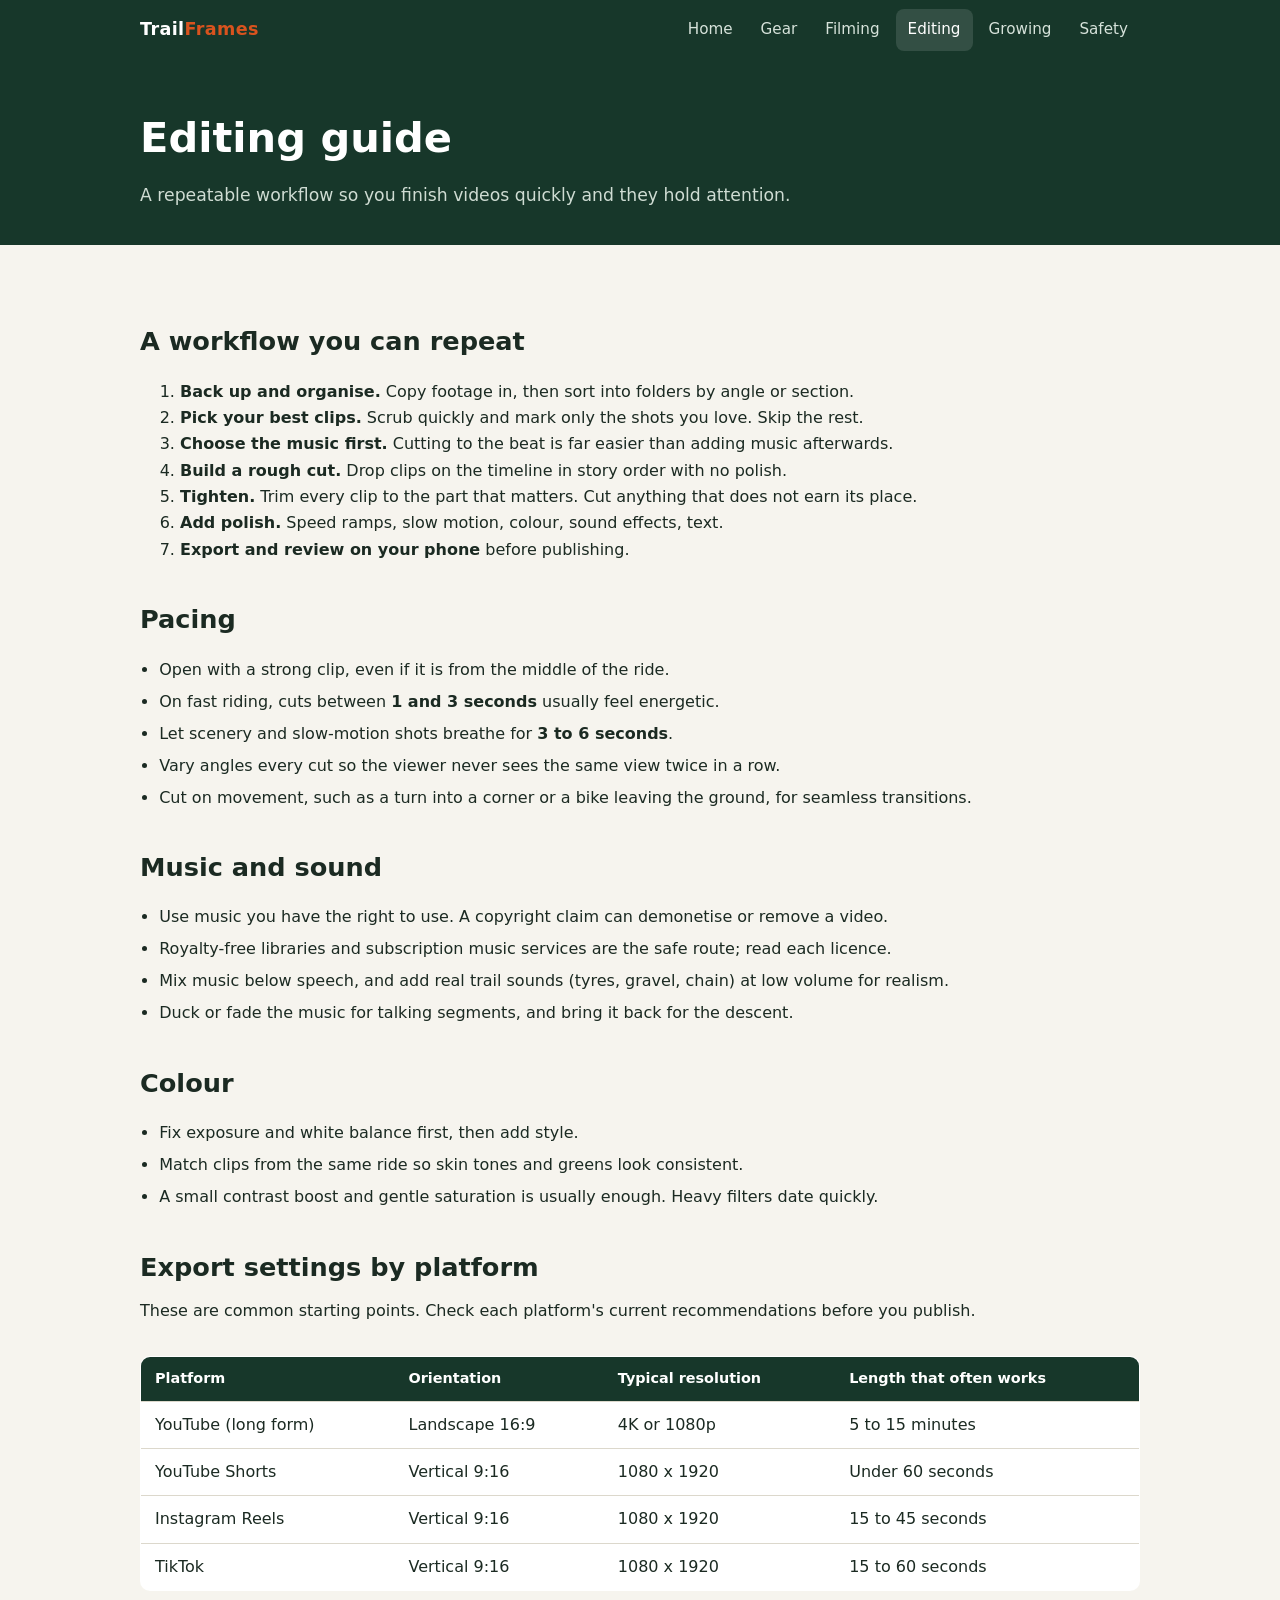
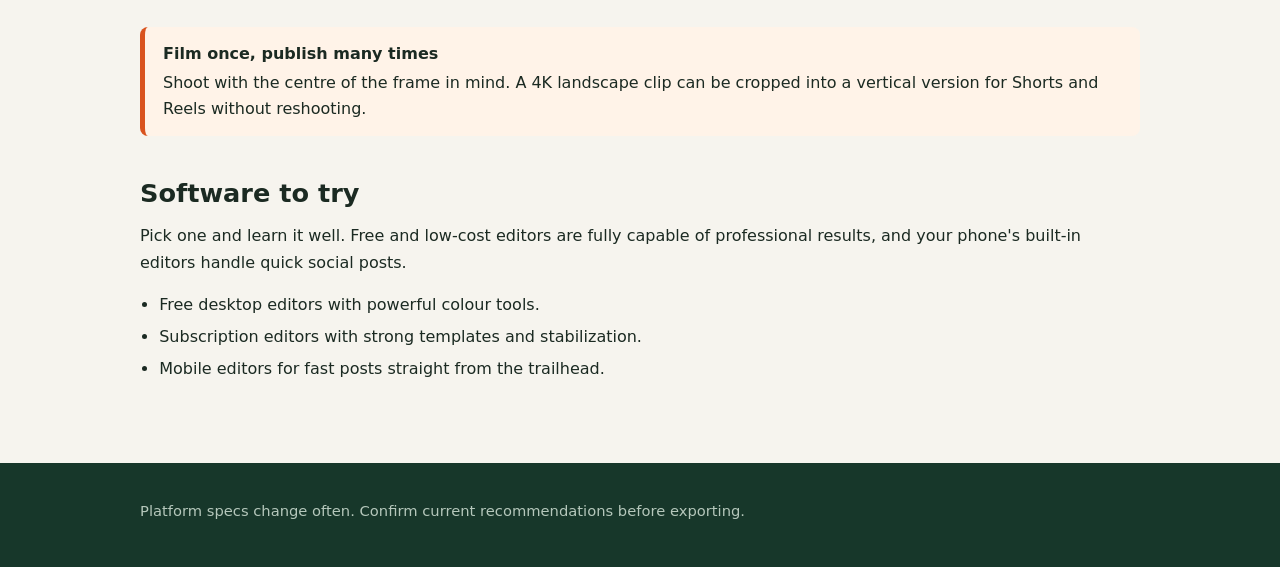
==== editing.html @ 83522c5f "Add mountain bike content creation website Six pages (home, gear, filming, editing, growing, safety)" ====
<!doctype html>
<html lang="en">
<head>
  <meta charset="utf-8">
  <meta name="viewport" content="width=device-width, initial-scale=1">
  <title>Editing Guide | Trail Frames</title>
  <meta name="description" content="A simple editing workflow for mountain bike videos: pacing, music, colour and export settings.">
  <link rel="stylesheet" href="style.css">
</head>
<body>
<header class="site">
  <div class="wrap">
    <a class="brand" href="index.html">Trail<span>Frames</span></a>
    <button class="menu-btn" aria-expanded="false" aria-controls="site-nav">Menu</button>
    <nav id="site-nav" aria-label="Main">
      <ul>
        <li><a href="index.html">Home</a></li>
        <li><a href="gear.html">Gear</a></li>
        <li><a href="filming.html">Filming</a></li>
        <li><a href="editing.html" aria-current="page">Editing</a></li>
        <li><a href="growth.html">Growing</a></li>
        <li><a href="safety.html">Safety</a></li>
      </ul>
    </nav>
  </div>
</header>

<section class="page-head">
  <div class="wrap">
    <h1>Editing guide</h1>
    <p>A repeatable workflow so you finish videos quickly and they hold attention.</p>
  </div>
</section>

<main>
  <div class="wrap">
    <h2>A workflow you can repeat</h2>
    <ol>
      <li><strong>Back up and organise.</strong> Copy footage in, then sort into folders by angle or section.</li>
      <li><strong>Pick your best clips.</strong> Scrub quickly and mark only the shots you love. Skip the rest.</li>
      <li><strong>Choose the music first.</strong> Cutting to the beat is far easier than adding music afterwards.</li>
      <li><strong>Build a rough cut.</strong> Drop clips on the timeline in story order with no polish.</li>
      <li><strong>Tighten.</strong> Trim every clip to the part that matters. Cut anything that does not earn its place.</li>
      <li><strong>Add polish.</strong> Speed ramps, slow motion, colour, sound effects, text.</li>
      <li><strong>Export and review on your phone</strong> before publishing.</li>
    </ol>

    <h2>Pacing</h2>
    <ul class="tips">
      <li>Open with a strong clip, even if it is from the middle of the ride.</li>
      <li>On fast riding, cuts between <strong>1 and 3 seconds</strong> usually feel energetic.</li>
      <li>Let scenery and slow-motion shots breathe for <strong>3 to 6 seconds</strong>.</li>
      <li>Vary angles every cut so the viewer never sees the same view twice in a row.</li>
      <li>Cut on movement, such as a turn into a corner or a bike leaving the ground, for seamless transitions.</li>
    </ul>

    <h2>Music and sound</h2>
    <ul class="tips">
      <li>Use music you have the right to use. A copyright claim can demonetise or remove a video.</li>
      <li>Royalty-free libraries and subscription music services are the safe route; read each licence.</li>
      <li>Mix music below speech, and add real trail sounds (tyres, gravel, chain) at low volume for realism.</li>
      <li>Duck or fade the music for talking segments, and bring it back for the descent.</li>
    </ul>

    <h2>Colour</h2>
    <ul class="tips">
      <li>Fix exposure and white balance first, then add style.</li>
      <li>Match clips from the same ride so skin tones and greens look consistent.</li>
      <li>A small contrast boost and gentle saturation is usually enough. Heavy filters date quickly.</li>
    </ul>

    <h2>Export settings by platform</h2>
    <p>These are common starting points. Check each platform's current recommendations before you publish.</p>
    <div class="table-scroll">
      <table>
        <thead><tr><th>Platform</th><th>Orientation</th><th>Typical resolution</th><th>Length that often works</th></tr></thead>
        <tbody>
          <tr><td>YouTube (long form)</td><td>Landscape 16:9</td><td>4K or 1080p</td><td>5 to 15 minutes</td></tr>
          <tr><td>YouTube Shorts</td><td>Vertical 9:16</td><td>1080 x 1920</td><td>Under 60 seconds</td></tr>
          <tr><td>Instagram Reels</td><td>Vertical 9:16</td><td>1080 x 1920</td><td>15 to 45 seconds</td></tr>
          <tr><td>TikTok</td><td>Vertical 9:16</td><td>1080 x 1920</td><td>15 to 60 seconds</td></tr>
        </tbody>
      </table>
    </div>

    <div class="callout">
      <strong>Film once, publish many times</strong>
      Shoot with the centre of the frame in mind. A 4K landscape clip can be cropped into a vertical version for Shorts and Reels without reshooting.
    </div>

    <h2>Software to try</h2>
    <p>Pick one and learn it well. Free and low-cost editors are fully capable of professional results, and your phone's built-in editors handle quick social posts.</p>
    <ul class="tips">
      <li>Free desktop editors with powerful colour tools.</li>
      <li>Subscription editors with strong templates and stabilization.</li>
      <li>Mobile editors for fast posts straight from the trailhead.</li>
    </ul>
  </div>
</main>

<footer class="site">
  <div class="wrap">
    <p>Platform specs change often. Confirm current recommendations before exporting.</p>
  </div>
</footer>
<script src="script.js"></script>
</body>
</html>
---- style.css ----
:root {
  --bg: #f6f4ee;
  --surface: #ffffff;
  --text: #1b2a22;
  --muted: #5b6b62;
  --accent: #d9531e;
  --accent-ink: #ffffff;
  --forest: #17372a;
  --border: #dcd8cc;
  --callout: #fff3e8;
}
@media (prefers-color-scheme: dark) {
  :root {
    --bg: #0f1a14;
    --surface: #17261d;
    --text: #e8efe9;
    --muted: #9db0a4;
    --accent: #ff7a3d;
    --accent-ink: #1a0e07;
    --forest: #0b130f;
    --border: #284134;
    --callout: #2a1d14;
  }
}
* { box-sizing: border-box; }
html { scroll-behavior: smooth; }
body {
  margin: 0;
  font-family: system-ui, -apple-system, "Segoe UI", Roboto, sans-serif;
  background: var(--bg);
  color: var(--text);
  line-height: 1.65;
}
a { color: var(--accent); }
.wrap { max-width: 1040px; margin: 0 auto; padding: 0 20px; }

/* header / nav */
header.site { background: var(--forest); color: #f1f5f2; position: sticky; top: 0; z-index: 10; }
header.site .wrap { display: flex; align-items: center; justify-content: space-between; min-height: 60px; gap: 12px; }
.brand { font-weight: 800; letter-spacing: .02em; color: #fff; text-decoration: none; font-size: 1.1rem; }
.brand span { color: var(--accent); }
nav ul { list-style: none; margin: 0; padding: 0; display: flex; gap: 4px; flex-wrap: wrap; }
nav a { color: #d6e2da; text-decoration: none; padding: 8px 12px; border-radius: 8px; font-size: .95rem; display: block; }
nav a:hover, nav a[aria-current="page"] { background: rgba(255,255,255,.12); color: #fff; }
.menu-btn { display: none; background: none; border: 1px solid rgba(255,255,255,.4); color: #fff; padding: 8px 12px; border-radius: 8px; font-size: .95rem; cursor: pointer; }
@media (max-width: 760px) {
  .menu-btn { display: block; }
  nav { display: none; position: absolute; top: 60px; left: 0; right: 0; background: var(--forest); padding: 8px 16px 16px; }
  nav.open { display: block; }
  nav ul { flex-direction: column; }
}

/* hero */
.hero { background: linear-gradient(160deg, var(--forest), #2b5a3f); color: #fff; padding: 72px 0 64px; }
.hero h1 { font-size: clamp(2rem, 5vw, 3.2rem); line-height: 1.12; margin: 0 0 14px; max-width: 18ch; }
.hero p { font-size: 1.15rem; max-width: 56ch; color: #dbe7df; margin: 0 0 26px; }
.btn { display: inline-block; background: var(--accent); color: var(--accent-ink); font-weight: 700; padding: 12px 22px; border-radius: 10px; text-decoration: none; }
.btn:hover { filter: brightness(1.08); }
.btn.ghost { background: transparent; color: #fff; border: 2px solid rgba(255,255,255,.5); margin-left: 8px; }

/* page title */
.page-head { background: var(--forest); color: #fff; padding: 44px 0 36px; }
.page-head h1 { margin: 0 0 8px; font-size: clamp(1.8rem, 4vw, 2.6rem); }
.page-head p { margin: 0; color: #cfdcd3; max-width: 62ch; font-size: 1.08rem; }

/* content */
main { padding: 40px 0 64px; }
h2 { font-size: 1.6rem; margin: 2.2rem 0 .6rem; }
h3 { font-size: 1.15rem; margin: 1.4rem 0 .3rem; }
p { margin: .5rem 0 1rem; }
ul.tips { padding-left: 1.2rem; }
ul.tips li { margin: .35rem 0; }

.grid { display: grid; gap: 18px; grid-template-columns: repeat(auto-fill, minmax(280px, 1fr)); margin: 20px 0; }
.card { background: var(--surface); border: 1px solid var(--border); border-radius: 14px; padding: 20px; }
.card h3 { margin-top: 0; }
.card a.more { font-weight: 700; text-decoration: none; }
.tag { display: inline-block; font-size: .75rem; font-weight: 700; text-transform: uppercase; letter-spacing: .06em; color: var(--accent); margin-bottom: 6px; }

.callout { background: var(--callout); border-left: 5px solid var(--accent); border-radius: 8px; padding: 14px 18px; margin: 20px 0; }
.callout strong:first-child { display: block; margin-bottom: 2px; }

table { width: 100%; border-collapse: collapse; background: var(--surface); border: 1px solid var(--border); border-radius: 10px; overflow: hidden; margin: 16px 0; }
th, td { text-align: left; padding: 10px 14px; border-bottom: 1px solid var(--border); vertical-align: top; }
th { background: var(--forest); color: #fff; font-size: .9rem; }
tr:last-child td { border-bottom: 0; }
.table-scroll { overflow-x: auto; }

/* checklist */
.checklist { list-style: none; padding: 0; }
.checklist li { margin: 6px 0; }
.checklist label { display: flex; gap: 10px; align-items: flex-start; background: var(--surface); border: 1px solid var(--border); padding: 10px 14px; border-radius: 10px; cursor: pointer; }
.checklist input { margin-top: 5px; accent-color: var(--accent); }
.checklist input:checked + span { text-decoration: line-through; color: var(--muted); }
.progress { font-weight: 700; color: var(--muted); }

footer.site { background: var(--forest); color: #b5c7bb; padding: 28px 0; font-size: .92rem; }
footer.site a { color: #e5eee8; }
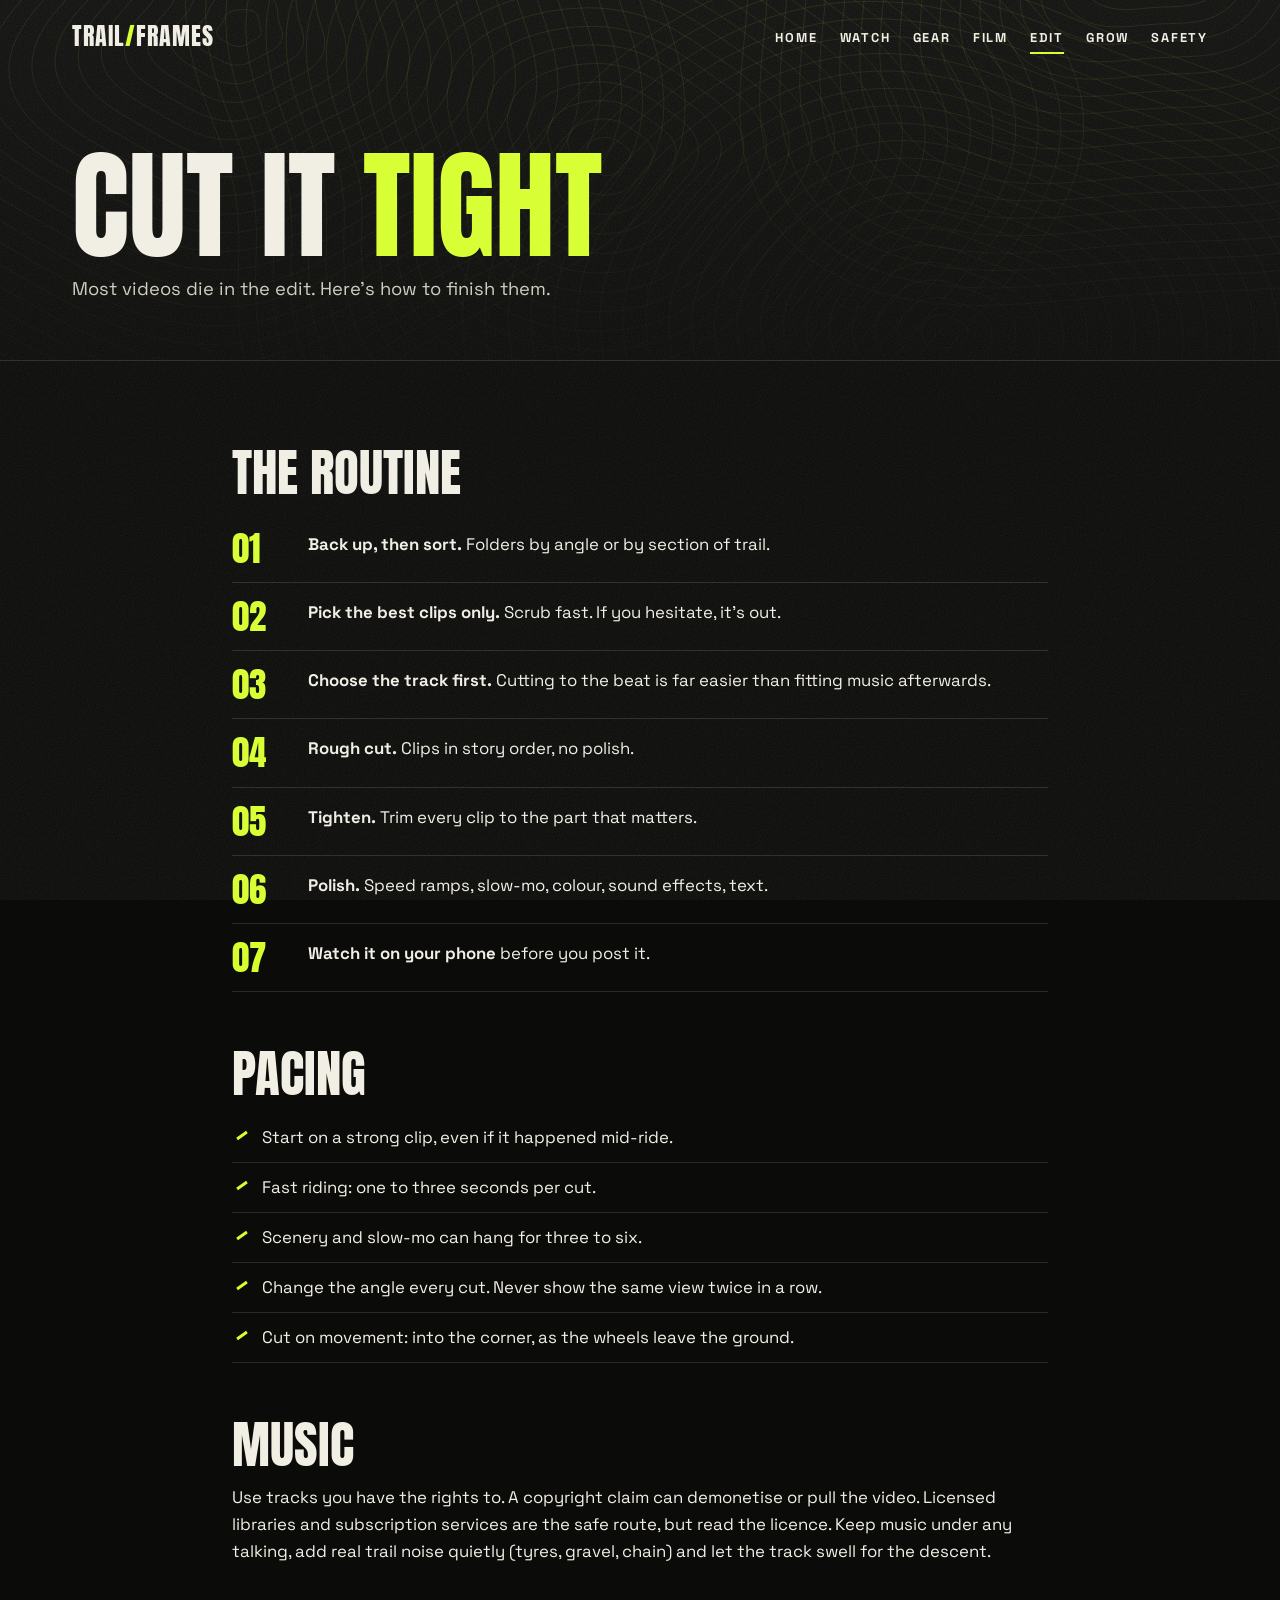
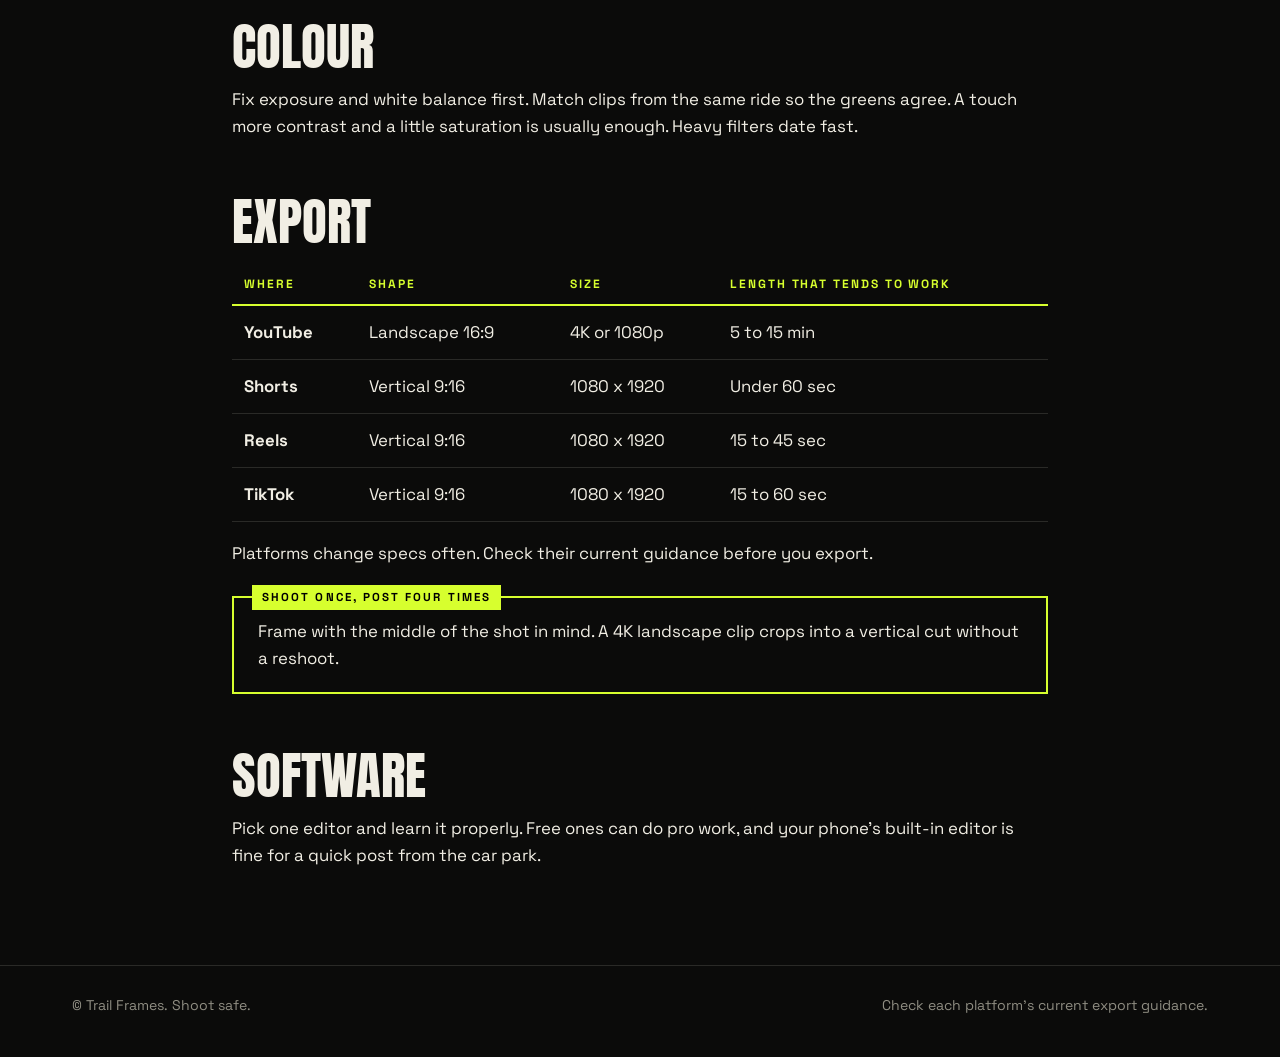
==== commit 6b54a4bf: "Redesign: dark edgy look, video and photo slots, sharper copy Adds Watch page, hero video loop, phot" ====
--- a/editing.html
+++ b/editing.html
@@ -3,106 +3,94 @@
 <head>
   <meta charset="utf-8">
   <meta name="viewport" content="width=device-width, initial-scale=1">
-  <title>Editing Guide | Trail Frames</title>
-  <meta name="description" content="A simple editing workflow for mountain bike videos: pacing, music, colour and export settings.">
+  <title>Edit | Trail Frames</title>
+  <meta name="description" content="A fast editing workflow for mountain bike videos: pacing, music, colour and export settings.">
+  <link rel="preconnect" href="https://fonts.googleapis.com">
+  <link rel="preconnect" href="https://fonts.gstatic.com" crossorigin>
+  <link href="https://fonts.googleapis.com/css2?family=Anton&family=Space+Grotesk:wght@400;500;700&display=swap" rel="stylesheet">
   <link rel="stylesheet" href="style.css">
 </head>
 <body>
 <header class="site">
   <div class="wrap">
-    <a class="brand" href="index.html">Trail<span>Frames</span></a>
+    <a class="brand" href="index.html">Trail<i>/</i>Frames</a>
     <button class="menu-btn" aria-expanded="false" aria-controls="site-nav">Menu</button>
     <nav id="site-nav" aria-label="Main">
       <ul>
         <li><a href="index.html">Home</a></li>
+        <li><a href="watch.html">Watch</a></li>
         <li><a href="gear.html">Gear</a></li>
-        <li><a href="filming.html">Filming</a></li>
-        <li><a href="editing.html" aria-current="page">Editing</a></li>
-        <li><a href="growth.html">Growing</a></li>
+        <li><a href="filming.html">Film</a></li>
+        <li><a href="editing.html" aria-current="page">Edit</a></li>
+        <li><a href="growth.html">Grow</a></li>
         <li><a href="safety.html">Safety</a></li>
       </ul>
     </nav>
   </div>
 </header>
 
-<section class="page-head">
+<section class="page-head" style="background-image:url(media/banners/editing.jpg),url(topo.svg)">
   <div class="wrap">
-    <h1>Editing guide</h1>
-    <p>A repeatable workflow so you finish videos quickly and they hold attention.</p>
+    <h1>Cut it <em>tight</em></h1>
+    <p>Most videos die in the edit. Here's how to finish them.</p>
   </div>
 </section>
 
-<main>
+<main class="inner">
   <div class="wrap">
-    <h2>A workflow you can repeat</h2>
-    <ol>
-      <li><strong>Back up and organise.</strong> Copy footage in, then sort into folders by angle or section.</li>
-      <li><strong>Pick your best clips.</strong> Scrub quickly and mark only the shots you love. Skip the rest.</li>
-      <li><strong>Choose the music first.</strong> Cutting to the beat is far easier than adding music afterwards.</li>
-      <li><strong>Build a rough cut.</strong> Drop clips on the timeline in story order with no polish.</li>
-      <li><strong>Tighten.</strong> Trim every clip to the part that matters. Cut anything that does not earn its place.</li>
-      <li><strong>Add polish.</strong> Speed ramps, slow motion, colour, sound effects, text.</li>
-      <li><strong>Export and review on your phone</strong> before publishing.</li>
+    <h2>The routine</h2>
+    <ol class="steps">
+      <li><div><strong>Back up, then sort.</strong> Folders by angle or by section of trail.</div></li>
+      <li><div><strong>Pick the best clips only.</strong> Scrub fast. If you hesitate, it's out.</div></li>
+      <li><div><strong>Choose the track first.</strong> Cutting to the beat is far easier than fitting music afterwards.</div></li>
+      <li><div><strong>Rough cut.</strong> Clips in story order, no polish.</div></li>
+      <li><div><strong>Tighten.</strong> Trim every clip to the part that matters.</div></li>
+      <li><div><strong>Polish.</strong> Speed ramps, slow-mo, colour, sound effects, text.</div></li>
+      <li><div><strong>Watch it on your phone</strong> before you post it.</div></li>
     </ol>
 
     <h2>Pacing</h2>
     <ul class="tips">
-      <li>Open with a strong clip, even if it is from the middle of the ride.</li>
-      <li>On fast riding, cuts between <strong>1 and 3 seconds</strong> usually feel energetic.</li>
-      <li>Let scenery and slow-motion shots breathe for <strong>3 to 6 seconds</strong>.</li>
-      <li>Vary angles every cut so the viewer never sees the same view twice in a row.</li>
-      <li>Cut on movement, such as a turn into a corner or a bike leaving the ground, for seamless transitions.</li>
+      <li>Start on a strong clip, even if it happened mid-ride.</li>
+      <li>Fast riding: one to three seconds per cut.</li>
+      <li>Scenery and slow-mo can hang for three to six.</li>
+      <li>Change the angle every cut. Never show the same view twice in a row.</li>
+      <li>Cut on movement: into the corner, as the wheels leave the ground.</li>
     </ul>
 
-    <h2>Music and sound</h2>
-    <ul class="tips">
-      <li>Use music you have the right to use. A copyright claim can demonetise or remove a video.</li>
-      <li>Royalty-free libraries and subscription music services are the safe route; read each licence.</li>
-      <li>Mix music below speech, and add real trail sounds (tyres, gravel, chain) at low volume for realism.</li>
-      <li>Duck or fade the music for talking segments, and bring it back for the descent.</li>
-    </ul>
+    <h2>Music</h2>
+    <p>Use tracks you have the rights to. A copyright claim can demonetise or pull the video. Licensed libraries and subscription services are the safe route, but read the licence. Keep music under any talking, add real trail noise quietly (tyres, gravel, chain) and let the track swell for the descent.</p>
 
     <h2>Colour</h2>
-    <ul class="tips">
-      <li>Fix exposure and white balance first, then add style.</li>
-      <li>Match clips from the same ride so skin tones and greens look consistent.</li>
-      <li>A small contrast boost and gentle saturation is usually enough. Heavy filters date quickly.</li>
-    </ul>
+    <p>Fix exposure and white balance first. Match clips from the same ride so the greens agree. A touch more contrast and a little saturation is usually enough. Heavy filters date fast.</p>
 
-    <h2>Export settings by platform</h2>
-    <p>These are common starting points. Check each platform's current recommendations before you publish.</p>
+    <h2>Export</h2>
     <div class="table-scroll">
       <table>
-        <thead><tr><th>Platform</th><th>Orientation</th><th>Typical resolution</th><th>Length that often works</th></tr></thead>
+        <thead><tr><th>Where</th><th>Shape</th><th>Size</th><th>Length that tends to work</th></tr></thead>
         <tbody>
-          <tr><td>YouTube (long form)</td><td>Landscape 16:9</td><td>4K or 1080p</td><td>5 to 15 minutes</td></tr>
-          <tr><td>YouTube Shorts</td><td>Vertical 9:16</td><td>1080 x 1920</td><td>Under 60 seconds</td></tr>
-          <tr><td>Instagram Reels</td><td>Vertical 9:16</td><td>1080 x 1920</td><td>15 to 45 seconds</td></tr>
-          <tr><td>TikTok</td><td>Vertical 9:16</td><td>1080 x 1920</td><td>15 to 60 seconds</td></tr>
+          <tr><td>YouTube</td><td>Landscape 16:9</td><td>4K or 1080p</td><td>5 to 15 min</td></tr>
+          <tr><td>Shorts</td><td>Vertical 9:16</td><td>1080 x 1920</td><td>Under 60 sec</td></tr>
+          <tr><td>Reels</td><td>Vertical 9:16</td><td>1080 x 1920</td><td>15 to 45 sec</td></tr>
+          <tr><td>TikTok</td><td>Vertical 9:16</td><td>1080 x 1920</td><td>15 to 60 sec</td></tr>
         </tbody>
       </table>
     </div>
+    <p>Platforms change specs often. Check their current guidance before you export.</p>
+    <div class="tape"><b>Shoot once, post four times</b><p>Frame with the middle of the shot in mind. A 4K landscape clip crops into a vertical cut without a reshoot.</p></div>
 
-    <div class="callout">
-      <strong>Film once, publish many times</strong>
-      Shoot with the centre of the frame in mind. A 4K landscape clip can be cropped into a vertical version for Shorts and Reels without reshooting.
-    </div>
-
-    <h2>Software to try</h2>
-    <p>Pick one and learn it well. Free and low-cost editors are fully capable of professional results, and your phone's built-in editors handle quick social posts.</p>
-    <ul class="tips">
-      <li>Free desktop editors with powerful colour tools.</li>
-      <li>Subscription editors with strong templates and stabilization.</li>
-      <li>Mobile editors for fast posts straight from the trailhead.</li>
-    </ul>
+    <h2>Software</h2>
+    <p>Pick one editor and learn it properly. Free ones can do pro work, and your phone's built-in editor is fine for a quick post from the car park.</p>
   </div>
 </main>
 
 <footer class="site">
   <div class="wrap">
-    <p>Platform specs change often. Confirm current recommendations before exporting.</p>
+    <span>&copy; Trail Frames. Shoot safe.</span>
+    <span>Check each platform's current export guidance.</span>
   </div>
 </footer>
+<script src="media.js"></script>
 <script src="script.js"></script>
 </body>
 </html>
--- a/style.css
+++ b/style.css
@@ -1,98 +1,157 @@
 :root {
-  --bg: #f6f4ee;
-  --surface: #ffffff;
-  --text: #1b2a22;
-  --muted: #5b6b62;
-  --accent: #d9531e;
-  --accent-ink: #ffffff;
-  --forest: #17372a;
-  --border: #dcd8cc;
-  --callout: #fff3e8;
-}
-@media (prefers-color-scheme: dark) {
-  :root {
-    --bg: #0f1a14;
-    --surface: #17261d;
-    --text: #e8efe9;
-    --muted: #9db0a4;
-    --accent: #ff7a3d;
-    --accent-ink: #1a0e07;
-    --forest: #0b130f;
-    --border: #284134;
-    --callout: #2a1d14;
-  }
+  --bg: #0b0b0a;
+  --bg2: #141413;
+  --ink: #f1eee4;
+  --mute: #8f8d82;
+  --acid: #d7ff2e;
+  --line: #2a2a27;
+  --display: "Anton", Impact, "Arial Narrow Bold", sans-serif;
+  --body: "Space Grotesk", system-ui, -apple-system, "Segoe UI", sans-serif;
+  color-scheme: dark;
 }
 * { box-sizing: border-box; }
 html { scroll-behavior: smooth; }
 body {
   margin: 0;
-  font-family: system-ui, -apple-system, "Segoe UI", Roboto, sans-serif;
   background: var(--bg);
-  color: var(--text);
-  line-height: 1.65;
+  color: var(--ink);
+  font-family: var(--body);
+  font-size: 1.05rem;
+  line-height: 1.6;
+  -webkit-font-smoothing: antialiased;
 }
-a { color: var(--accent); }
-.wrap { max-width: 1040px; margin: 0 auto; padding: 0 20px; }
+/* film grain */
+body::before {
+  content: "";
+  position: fixed; inset: 0; z-index: 100; pointer-events: none; opacity: .09;
+  background-image: url("data:image/svg+xml;utf8,<svg xmlns='http://www.w3.org/2000/svg' width='220' height='220'><filter id='n'><feTurbulence type='fractalNoise' baseFrequency='.9' numOctaves='2' stitchTiles='stitch'/><feColorMatrix values='0 0 0 0 1  0 0 0 0 1  0 0 0 0 1  0 0 0 .8 0'/></filter><rect width='100%' height='100%' filter='url(%23n)'/></svg>");
+}
+a { color: inherit; }
+img, video { max-width: 100%; display: block; }
+.wrap { max-width: 1180px; margin: 0 auto; padding: 0 22px; }
 
-/* header / nav */
-header.site { background: var(--forest); color: #f1f5f2; position: sticky; top: 0; z-index: 10; }
-header.site .wrap { display: flex; align-items: center; justify-content: space-between; min-height: 60px; gap: 12px; }
-.brand { font-weight: 800; letter-spacing: .02em; color: #fff; text-decoration: none; font-size: 1.1rem; }
-.brand span { color: var(--accent); }
-nav ul { list-style: none; margin: 0; padding: 0; display: flex; gap: 4px; flex-wrap: wrap; }
-nav a { color: #d6e2da; text-decoration: none; padding: 8px 12px; border-radius: 8px; font-size: .95rem; display: block; }
-nav a:hover, nav a[aria-current="page"] { background: rgba(255,255,255,.12); color: #fff; }
-.menu-btn { display: none; background: none; border: 1px solid rgba(255,255,255,.4); color: #fff; padding: 8px 12px; border-radius: 8px; font-size: .95rem; cursor: pointer; }
-@media (max-width: 760px) {
+/* header */
+header.site { position: absolute; top: 0; left: 0; right: 0; z-index: 20; }
+header.site .wrap { display: flex; align-items: center; justify-content: space-between; height: 72px; }
+.brand { font-family: var(--display); font-size: 1.5rem; letter-spacing: .04em; text-decoration: none; text-transform: uppercase; }
+.brand i { color: var(--acid); font-style: normal; }
+nav ul { list-style: none; display: flex; gap: 22px; margin: 0; padding: 0; }
+nav a { text-decoration: none; text-transform: uppercase; font-size: .8rem; font-weight: 700; letter-spacing: .14em; padding: 6px 0; border-bottom: 2px solid transparent; }
+nav a:hover, nav a[aria-current="page"] { border-color: var(--acid); }
+.menu-btn { display: none; background: var(--acid); color: #000; border: 0; font: 700 .8rem var(--body); letter-spacing: .12em; text-transform: uppercase; padding: 9px 14px; cursor: pointer; }
+@media (max-width: 860px) {
   .menu-btn { display: block; }
-  nav { display: none; position: absolute; top: 60px; left: 0; right: 0; background: var(--forest); padding: 8px 16px 16px; }
+  nav { display: none; position: absolute; top: 72px; left: 0; right: 0; background: var(--bg); border-top: 1px solid var(--line); padding: 8px 22px 20px; }
   nav.open { display: block; }
-  nav ul { flex-direction: column; }
+  nav ul { flex-direction: column; gap: 4px; }
+  nav a { display: block; padding: 12px 0; font-size: .95rem; }
 }
 
 /* hero */
-.hero { background: linear-gradient(160deg, var(--forest), #2b5a3f); color: #fff; padding: 72px 0 64px; }
-.hero h1 { font-size: clamp(2rem, 5vw, 3.2rem); line-height: 1.12; margin: 0 0 14px; max-width: 18ch; }
-.hero p { font-size: 1.15rem; max-width: 56ch; color: #dbe7df; margin: 0 0 26px; }
-.btn { display: inline-block; background: var(--accent); color: var(--accent-ink); font-weight: 700; padding: 12px 22px; border-radius: 10px; text-decoration: none; }
-.btn:hover { filter: brightness(1.08); }
-.btn.ghost { background: transparent; color: #fff; border: 2px solid rgba(255,255,255,.5); margin-left: 8px; }
+.hero { position: relative; min-height: 94vh; display: flex; align-items: flex-end; overflow: hidden; background: var(--bg) url("topo.svg") center/cover; }
+.hero video { position: absolute; inset: 0; width: 100%; height: 100%; object-fit: cover; }
+.hero::after { content: ""; position: absolute; inset: 0; background: linear-gradient(to top, var(--bg) 4%, rgba(11,11,10,.55) 45%, rgba(11,11,10,.25)); }
+.hero .wrap { position: relative; z-index: 2; padding-bottom: 64px; padding-top: 120px; width: 100%; }
+.hero h1, .big { font-family: var(--display); font-weight: 400; text-transform: uppercase; line-height: .9; margin: 0; letter-spacing: .005em; }
+.hero h1 { font-size: clamp(3.4rem, 13vw, 11rem); max-width: 11ch; }
+.hero h1 em, .big em { font-style: normal; color: var(--acid); }
+.hero h1 .out { -webkit-text-stroke: 2px var(--ink); color: transparent; }
+.hero p { max-width: 46ch; font-size: 1.15rem; color: #d8d5c8; margin: 22px 0 28px; }
+.btn { display: inline-block; text-decoration: none; text-transform: uppercase; font-weight: 700; letter-spacing: .12em; font-size: .85rem; padding: 15px 26px; background: var(--acid); color: #000; border: 2px solid var(--acid); }
+.btn:hover { background: transparent; color: var(--acid); }
+.btn.alt { background: transparent; color: var(--ink); border-color: var(--ink); margin-left: 10px; }
+.btn.alt:hover { border-color: var(--acid); color: var(--acid); }
 
-/* page title */
-.page-head { background: var(--forest); color: #fff; padding: 44px 0 36px; }
-.page-head h1 { margin: 0 0 8px; font-size: clamp(1.8rem, 4vw, 2.6rem); }
-.page-head p { margin: 0; color: #cfdcd3; max-width: 62ch; font-size: 1.08rem; }
+/* inner page head */
+.page-head { position: relative; padding: 150px 0 56px; background: var(--bg2) url("topo.svg") center/cover; border-bottom: 1px solid var(--line); overflow: hidden; }
+.page-head { background-size: cover, cover; }
+.page-head::before { content: ""; position: absolute; inset: 0; z-index: 1; background: linear-gradient(to top, rgba(11,11,10,.9), rgba(11,11,10,.35)); }
+.page-head .wrap { position: relative; z-index: 2; }
+.page-head h1 { font-family: var(--display); font-weight: 400; text-transform: uppercase; font-size: clamp(3rem, 10vw, 7.5rem); line-height: .92; margin: 0 0 14px; }
+.page-head h1 em { font-style: normal; color: var(--acid); }
+.page-head p { max-width: 52ch; font-size: 1.15rem; color: #cfccbf; margin: 0; }
 
-/* content */
-main { padding: 40px 0 64px; }
-h2 { font-size: 1.6rem; margin: 2.2rem 0 .6rem; }
-h3 { font-size: 1.15rem; margin: 1.4rem 0 .3rem; }
+/* marquee */
+.strip { background: var(--acid); color: #000; overflow: hidden; white-space: nowrap; border-block: 2px solid #000; transform: rotate(-1deg); margin: 28px -10px; }
+.strip div { display: inline-block; padding: 12px 0; font-family: var(--display); font-size: 1.5rem; letter-spacing: .06em; text-transform: uppercase; animation: slide 28s linear infinite; }
+.strip span { margin: 0 22px; }
+@keyframes slide { to { transform: translateX(-50%); } }
+@media (prefers-reduced-motion: reduce) { .strip div { animation: none; } html { scroll-behavior: auto; } }
+
+/* sections */
+section.block { padding: 70px 0; }
+.label { font-size: .78rem; font-weight: 700; letter-spacing: .22em; text-transform: uppercase; color: var(--acid); margin: 0 0 12px; display: block; }
+.big { font-size: clamp(2.4rem, 7vw, 5rem); margin-bottom: 24px; }
+h2 { font-family: var(--display); font-weight: 400; text-transform: uppercase; font-size: clamp(2rem, 5vw, 3.2rem); line-height: 1; margin: 56px 0 14px; }
+h3 { font-size: 1.15rem; margin: 26px 0 4px; text-transform: uppercase; letter-spacing: .04em; }
 p { margin: .5rem 0 1rem; }
-ul.tips { padding-left: 1.2rem; }
-ul.tips li { margin: .35rem 0; }
+.lede { font-size: 1.25rem; max-width: 60ch; color: #d8d5c8; }
+main.inner { padding: 30px 0 80px; }
+main.inner .wrap { max-width: 860px; }
+ul.tips { list-style: none; padding: 0; margin: 14px 0; }
+ul.tips li { position: relative; padding: 11px 0 11px 30px; border-bottom: 1px solid var(--line); }
+ul.tips li::before { content: ""; position: absolute; left: 4px; top: 21px; width: 12px; height: 3px; background: var(--acid); transform: rotate(-35deg); }
+ol.steps { counter-reset: s; list-style: none; padding: 0; }
+ol.steps li { counter-increment: s; display: grid; grid-template-columns: 70px 1fr; gap: 6px; padding: 16px 0; border-bottom: 1px solid var(--line); }
+ol.steps li::before { content: counter(s, decimal-leading-zero); font-family: var(--display); font-size: 2.2rem; color: var(--acid); line-height: 1; }
 
-.grid { display: grid; gap: 18px; grid-template-columns: repeat(auto-fill, minmax(280px, 1fr)); margin: 20px 0; }
-.card { background: var(--surface); border: 1px solid var(--border); border-radius: 14px; padding: 20px; }
-.card h3 { margin-top: 0; }
-.card a.more { font-weight: 700; text-decoration: none; }
-.tag { display: inline-block; font-size: .75rem; font-weight: 700; text-transform: uppercase; letter-spacing: .06em; color: var(--accent); margin-bottom: 6px; }
+/* index list rows */
+.rows { border-top: 1px solid var(--line); }
+.rows a { display: grid; grid-template-columns: 70px 1fr 40px; align-items: center; gap: 14px; padding: 26px 4px; border-bottom: 1px solid var(--line); text-decoration: none; transition: background .2s, padding .2s; }
+.rows a:hover { background: var(--acid); color: #000; padding-left: 18px; }
+.rows .n { font-family: var(--display); font-size: 1.6rem; color: var(--acid); }
+.rows a:hover .n { color: #000; }
+.rows .t { font-family: var(--display); font-size: clamp(1.8rem, 5vw, 3.2rem); text-transform: uppercase; line-height: 1; }
+.rows .d { display: block; font-family: var(--body); font-size: .98rem; text-transform: none; margin-top: 6px; opacity: .8; }
+.rows .arr { font-size: 1.6rem; text-align: right; }
 
-.callout { background: var(--callout); border-left: 5px solid var(--accent); border-radius: 8px; padding: 14px 18px; margin: 20px 0; }
-.callout strong:first-child { display: block; margin-bottom: 2px; }
+/* callout */
+.tape { border: 2px solid var(--acid); padding: 20px 24px; margin: 30px 0; position: relative; }
+.tape b { position: absolute; top: -13px; left: 18px; background: var(--acid); color: #000; font-size: .72rem; letter-spacing: .18em; text-transform: uppercase; padding: 3px 10px; }
+.tape p { margin: 0; }
 
-table { width: 100%; border-collapse: collapse; background: var(--surface); border: 1px solid var(--border); border-radius: 10px; overflow: hidden; margin: 16px 0; }
-th, td { text-align: left; padding: 10px 14px; border-bottom: 1px solid var(--border); vertical-align: top; }
-th { background: var(--forest); color: #fff; font-size: .9rem; }
-tr:last-child td { border-bottom: 0; }
-.table-scroll { overflow-x: auto; }
+/* tables */
+.table-scroll { overflow-x: auto; margin: 18px 0; }
+table { width: 100%; border-collapse: collapse; min-width: 560px; }
+th { text-align: left; font-size: .75rem; text-transform: uppercase; letter-spacing: .16em; color: var(--acid); padding: 10px 12px; border-bottom: 2px solid var(--acid); }
+td { padding: 13px 12px; border-bottom: 1px solid var(--line); vertical-align: top; }
+td:first-child { font-weight: 700; }
+
+/* media: photos */
+.gallery { columns: 3 260px; column-gap: 10px; }
+.gallery figure { margin: 0 0 10px; break-inside: avoid; position: relative; overflow: hidden; background: var(--bg2); }
+.gallery img { width: 100%; height: auto; filter: grayscale(.85) contrast(1.08); transition: filter .35s, transform .5s; }
+.gallery figure:hover img { filter: none; transform: scale(1.04); }
+.gallery figcaption { position: absolute; left: 0; bottom: 0; background: var(--acid); color: #000; font-size: .75rem; font-weight: 700; letter-spacing: .1em; text-transform: uppercase; padding: 5px 10px; }
+.slot { aspect-ratio: 4 / 5; display: grid; place-items: center; text-align: center; padding: 18px; color: var(--mute); font-size: .78rem; letter-spacing: .1em; text-transform: uppercase; background: repeating-linear-gradient(-45deg, #141413 0 14px, #1b1b19 14px 28px); border: 1px dashed #3a3a35; }
+.slot.wide { aspect-ratio: 16 / 9; }
+.slot code { display: block; margin-top: 6px; color: var(--acid); text-transform: none; letter-spacing: 0; font-size: .82rem; }
+.strip-photos { display: grid; grid-template-columns: repeat(6, 1fr); gap: 8px; }
+.strip-photos figure { margin: 0; overflow: hidden; aspect-ratio: 3 / 4; background: var(--bg2); }
+.strip-photos img { width: 100%; height: 100%; object-fit: cover; filter: grayscale(.85) contrast(1.08); transition: filter .35s; }
+.strip-photos figure:hover img { filter: none; }
+.strip-photos .slot { aspect-ratio: auto; height: 100%; }
+@media (max-width: 860px) { .strip-photos { grid-template-columns: repeat(3, 1fr); } }
+
+/* media: video */
+.reel { display: grid; grid-template-columns: repeat(auto-fill, minmax(300px, 1fr)); gap: 14px; }
+.vid { position: relative; aspect-ratio: 16 / 9; background: #000; overflow: hidden; }
+.vid video, .vid iframe, .vid button { position: absolute; inset: 0; width: 100%; height: 100%; border: 0; }
+.vid button { padding: 0; background: #000 center/cover no-repeat; cursor: pointer; border: 0; }
+.vid button::after { content: ""; position: absolute; left: 50%; top: 50%; width: 74px; height: 74px; margin: -37px 0 0 -37px; background: var(--acid); clip-path: circle(50%); }
+.vid button::before { content: ""; position: absolute; z-index: 2; left: 50%; top: 50%; margin: -13px 0 0 -8px; border-style: solid; border-width: 13px 0 13px 22px; border-color: transparent transparent transparent #000; }
+.vid .vt { position: absolute; left: 0; bottom: 0; z-index: 3; background: #000; color: var(--ink); font-size: .78rem; letter-spacing: .1em; text-transform: uppercase; padding: 6px 12px; pointer-events: none; }
+
+/* cta + footer */
+.cta { padding: 90px 0; text-align: left; border-top: 1px solid var(--line); background: var(--bg2) url("topo.svg") center/cover; }
+footer.site { border-top: 1px solid var(--line); padding: 28px 0 40px; color: var(--mute); font-size: .88rem; }
+footer.site .wrap { display: flex; justify-content: space-between; gap: 18px; flex-wrap: wrap; }
+footer.site a { color: var(--ink); }
 
 /* checklist */
-.checklist { list-style: none; padding: 0; }
-.checklist li { margin: 6px 0; }
-.checklist label { display: flex; gap: 10px; align-items: flex-start; background: var(--surface); border: 1px solid var(--border); padding: 10px 14px; border-radius: 10px; cursor: pointer; }
-.checklist input { margin-top: 5px; accent-color: var(--accent); }
-.checklist input:checked + span { text-decoration: line-through; color: var(--muted); }
-.progress { font-weight: 700; color: var(--muted); }
-
-footer.site { background: var(--forest); color: #b5c7bb; padding: 28px 0; font-size: .92rem; }
-footer.site a { color: #e5eee8; }
+.checklist { list-style: none; padding: 0; margin: 14px 0; }
+.checklist label { display: flex; gap: 14px; align-items: center; padding: 13px 4px; border-bottom: 1px solid var(--line); cursor: pointer; }
+.checklist input { appearance: none; width: 22px; height: 22px; border: 2px solid var(--acid); background: transparent; flex: none; cursor: pointer; }
+.checklist input:checked { background: var(--acid); box-shadow: inset 0 0 0 4px var(--bg); }
+.checklist input:checked + span { color: var(--mute); text-decoration: line-through; }
+.progress { font-weight: 700; color: var(--acid); text-transform: uppercase; letter-spacing: .14em; font-size: .8rem; }
